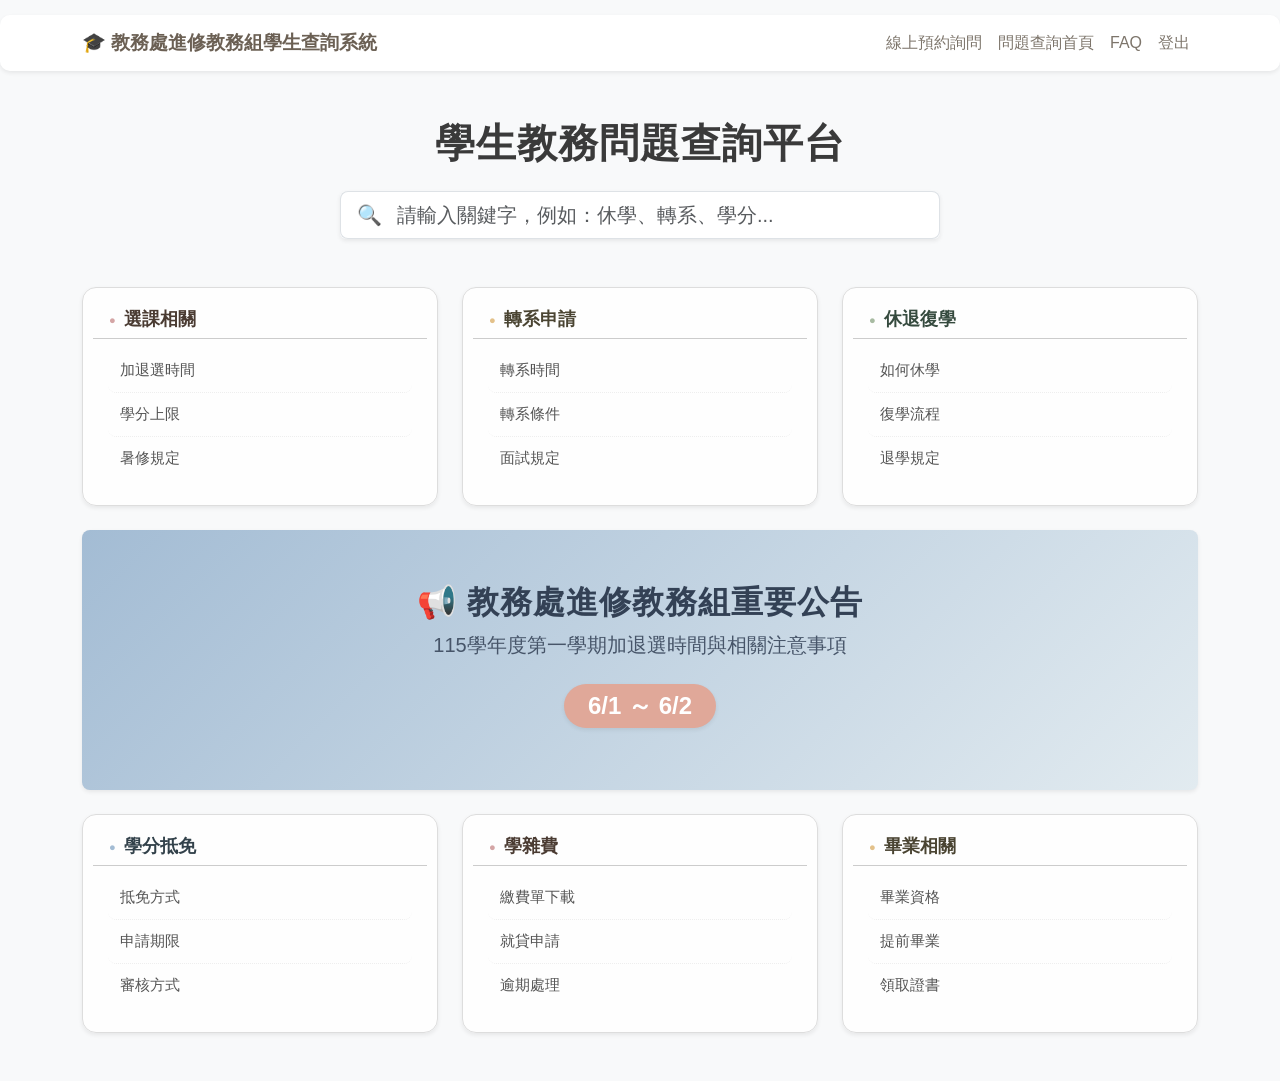
==== 11-1.html @ da6eb305 "Add files via upload" ====
<!DOCTYPE html>
<html lang="zh-Hant">
<head>
  <meta charset="UTF-8">
  <meta name="viewport" content="width=device-width, initial-scale=1.0">
  <title>教務處學生查詢系統</title>

  <!-- Bootstrap -->
  <link href="https://cdn.jsdelivr.net/npm/bootstrap@5.3.3/dist/css/bootstrap.min.css" rel="stylesheet">
  <!-- 外部CSS -->
  <link rel="stylesheet" href="style.css">

  <style>
    body {
      background-color: #f8f9fa;
    }
    /* 莫蘭迪色系定義（如果 style.css 沒寫，這裡幫你補上基礎樣式） */
    .morandi-red { background-color: #e8d7d0; color: #4a3b32; font-weight: bold; }
    .morandi-yellow { background-color: #f1ebd9; color: #4a4432; font-weight: bold; }
    .morandi-green { background-color: #d8e2dc; color: #354a3e; font-weight: bold; }
    .morandi-blue { background-color: #dce5ec; color: #32414a; font-weight: bold; }
    
    /* 讓清單項目看起來像可以點擊的按鈕 */
    .search-card ul {
      list-style: none;
      padding-left: 0;
      margin-bottom: 0;
    }
    .search-card li {
      padding: 10px 12px;
      border-radius: 8px;
      cursor: pointer;
      transition: all 0.2s ease;
      color: #555;
    }
    .search-card li:hover {
      background-color: #f0f2f5;
      color: #000;
      padding-left: 18px; /* 游標移上去有一個往右微推的動態效果 */
    }
    /* 調整公告卡片外觀 */
    .card-merged {
      background: linear-gradient(135deg, #a3bcd4 0%, #e2ebf0 100%);
      color: #333;
    }
  </style>
</head>
<body>

<!-- Navbar -->
<nav class="navbar navbar-expand-lg shadow-sm bg-white">
  <div class="container">
    <a class="navbar-brand fw-bold" href="#">
      🎓 教務處進修教務組學生查詢系統
    </a>
    <button class="navbar-toggler" type="button" data-bs-toggle="collapse" data-bs-target="#navbarNav">
      <span class="navbar-toggler-icon"></span>
    </button>
    <div class="collapse navbar-collapse justify-content-end" id="navbarNav">
  <ul class="navbar-nav">
    <li class="nav-item">
      <a class="nav-link" href="11.html">線上預約詢問</a>
    </li>
    <li class="nav-item">
      <a class="nav-link active" href="11-1.html">問題查詢首頁</a>
    </li>
    <li class="nav-item">
      <a class="nav-link" href="intro.html">FAQ</a>
    </li>
    <li class="nav-item">
      <a class="nav-link text-danger" href="index.html">登出</a>
    </li>
  </ul>
</div>
  </div>
</nav>

<!-- 主內容 -->
<div class="container my-5">
  <h1 class="text-center fw-bold mb-4">學生教務問題查詢平台</h1>

  <!-- 搜尋框 -->
  <div class="mb-5 mx-auto" style="max-width:600px;">
    <div class="input-group input-group-lg shadow-sm rounded">
      <span class="input-group-text bg-white border-end-0">🔍</span>
      <input type="text" id="searchInput" class="form-control border-start-0 ps-0" placeholder="請輸入關鍵字，例如：休學、轉系、學分...">
    </div>
  </div>

  <!-- 卡片區：改用 Bootstrap Grid (row-cols) 自動排版 -->
<div class="row g-4" id="cardContainer">

  <div class="col-12 col-md-6 col-lg-4 search-card">
    <div class="card h-100 shadow-sm">
      <div class="card-header morandi-red">選課相關</div>
      <div class="card-body">
        <ul>
          <li onclick="showAnswer('選課相關', '加退選時間', '加退選時間為開學第一週。')">加退選時間</li>
          <li onclick="showAnswer('選課相關', '學分上限', '每學期最高可修25學分。')">學分上限</li>
          <li onclick="showAnswer('選課相關', '暑修規定', '暑修需達最低開課人數。')">暑修規定</li>
        </ul>
      </div>
    </div>
  </div>

  <div class="col-12 col-md-6 col-lg-4 search-card">
    <div class="card h-100 shadow-sm">
      <div class="card-header morandi-yellow">轉系申請</div>
      <div class="card-body">
        <ul>
          <li onclick="showAnswer('轉系申請', '轉系時間', '轉系需於第二學期提出申請。')">轉系時間</li>
          <li onclick="showAnswer('轉系申請', '轉系條件', '需符合各系成績門檻。')">轉系條件</li>
          <li onclick="showAnswer('轉系申請', '面試規定', '部分科系需參加面試。')">面試規定</li>
        </ul>
      </div>
    </div>
  </div>

  <div class="col-12 col-md-6 col-lg-4 search-card">
    <div class="card h-100 shadow-sm">
      <div class="card-header morandi-green">休退復學</div>
      <div class="card-body">
        <ul>
          <li onclick="showAnswer('休退復學', '如何休學', '休學需至教務處填寫申請表。')">如何休學</li>
          <li onclick="showAnswer('休退復學', '復學流程', '復學需於開學前完成申請。')">復學流程</li>
          <li onclick="showAnswer('休退復學', '退學規定', '退學後學籍將被註銷。')">退學規定</li>
        </ul>
      </div>
    </div>
  </div>

  <div class="col-12 announcement-card">
  <div class="card card-merged shadow-sm p-5 text-center rounded-3 border-0" 
       style="background-color: #cbd5e1; min-height: 180px; display: flex; align-items: center; justify-content: center;">
    <div>
      <h2 class="fw-bold" style="color: #334155; letter-spacing: 1px;">
        📢 教務處進修教務組重要公告
      </h2>
      
      <p class="mt-2 fs-5 fw-medium" style="color: #475569;">
        115學年度第一學期加退選時間與相關注意事項
      </p>
      
      <h3 class="fw-bold text-white d-inline-block px-4 py-2 rounded-pill shadow-sm mt-2" 
          style="background-color: #e0a899; font-size: 1.5rem;">
        6/1 ～ 6/2
      </h3>
    </div>
  </div>
</div>

  <div class="col-12 col-md-6 col-lg-4 search-card">
    <div class="card h-100 shadow-sm">
      <div class="card-header morandi-blue">學分抵免</div>
      <div class="card-body">
        <ul>
          <li onclick="showAnswer('學分抵免', '抵免方式', '由抵免系統內印出抵免科目後（需附歷年成績單）。')">抵免方式</li>
          <li onclick="showAnswer('學分抵免', '申請期限', '入學後一個月內申請。')">申請期限</li>
          <li onclick="showAnswer('學分抵免', '審核方式', '由各系進行審核。')">審核方式</li>
        </ul>
      </div>
    </div>
  </div>

  <div class="col-12 col-md-6 col-lg-4 search-card">
    <div class="card h-100 shadow-sm">
      <div class="card-header morandi-red">學雜費</div>
      <div class="card-body">
        <ul>
          <li onclick="showAnswer('學雜費', '繳費單下載', '可至學生系統下載繳費單。')">繳費單下載</li>
          <li onclick="showAnswer('學雜費', '就貸申請', '可向學生生活事務組申請就學貸款。')">就貸申請</li>
          <li onclick="showAnswer('學雜費', '逾期處理', '逾期可能影響選課。')">逾期處理</li>
        </ul>
      </div>
    </div>
  </div>

  <div class="col-12 col-md-6 col-lg-4 search-card">
    <div class="card h-100 shadow-sm">
      <div class="card-header morandi-yellow">畢業相關</div>
      <div class="card-body">
        <ul>
          <li onclick="showAnswer('畢業相關', '畢業資格', '修滿學分即可畢業。')">畢業資格</li>
          <li onclick="showAnswer('畢業相關', '提前畢業', '成績優異可申請提前畢業。')">提前畢業</li>
          <li onclick="showAnswer('畢業相關', '領取證書', '畢業證書需本人領取。')">領取證書</li>
        </ul>
      </div>
    </div>
  </div>

</div>

<script>
// 初始化 Bootstrap Modal
const myModal = new bootstrap.Modal(document.getElementById('answerModal'));

// 點擊清單時觸發 Modal 的功能
function showAnswer(category, title, answer) {
  document.getElementById("modalCategory").innerText = "📂 " + category;
  document.getElementById("modalTitle").innerText = title;
  document.getElementById("modalBodyText").innerText = answer;
  myModal.show();
}

// 關鍵字即時搜尋過濾邏輯
document.getElementById("searchInput").addEventListener("keyup", function() {
  let keyword = this.value.toLowerCase().trim();
  let searchCards = document.querySelectorAll(".search-card");
  let announceCard = document.querySelector(".announcement-card");

  searchCards.forEach(card => {
    let text = card.innerText.toLowerCase();
    if (text.includes(keyword)) {
      card.style.display = "block"; // 顯示符合的卡片
    } else {
      card.style.display = "none";  // 隱藏不符合的卡片
    }
  });

  // 如果使用者開始輸入字，就隱藏「公告卡片」，避免排版亂掉；清空時則重新顯示
  if (keyword !== "") {
    if (announceCard) announceCard.style.display = "none";
  } else {
    if (announceCard) announceCard.style.display = "block";
  }
});
</script>

<script src="https://cdn.jsdelivr.net/npm/bootstrap@5.3.3/dist/js/bootstrap.bundle.min.js"></script>
</body>
</html>
---- style.css ----
body {
  background-image: url("wood_texture.png");
  background-size: cover;
  background-attachment: fixed;
  background-position: center;
  font-family: "Microsoft JhengHei", sans-serif;
}

/* Navbar - 莫蘭迪色簡約風 */
.navbar {
  background-color: rgba(240, 235, 229, 0.78);
  backdrop-filter: blur(6px);
  border-radius: 10px;
  margin: 15px auto;
}
.navbar-brand {
  color: #6b6054 !important;
  font-size: 1.2rem;
}
.nav-link {
  color: #7d756b !important;
  font-weight: 500;
  transition: color 0.25s ease;
}
.nav-link:hover { color: #4b4237 !important; }

/* ======= 卡片樣式（仿圖片風格） ======= */
.card {
  border: 1.5px solid #ddd;
  border-radius: 14px;
  background-color: rgba(255, 255, 255, 0.9);
  box-shadow: none;
  padding: 10px;
  transition: transform 0.2s ease;
}
.card:hover {
  transform: translateY(-3px);
}

/* 卡片標題區 */
.card-header {
  background-color: transparent !important;
  border-bottom: 1.5px solid #ccc;
  font-weight: 700;
  color: #333;
  font-size: 1.1rem;
  text-align: left;
  padding-bottom: 6px;
}

/* 卡片內文 */
.card-body {
  padding: 10px 15px 15px 15px;
}
.card-body ul {
  padding-left: 0;
  margin-bottom: 0;
}
.card-body li {
  list-style: none;
  display: flex;
  justify-content: space-between;
  font-size: 0.95rem;
  color: #333;
  padding: 4px 0;
  border-bottom: 1px dotted #eee;
}
.card-body li:last-child {
  border-bottom: none;
}

/* 莫蘭迪色系標題條點綴 */
.morandi-red::before,
.morandi-yellow::before,
.morandi-green::before,
.morandi-blue::before {
  content: "●";
  font-size: 0.7rem;
  margin-right: 8px;
  vertical-align: middle;
}
.morandi-red::before { color: #d4a5a5; }
.morandi-yellow::before { color: #e3c18a; }
.morandi-green::before { color: #a8bba2; }
.morandi-blue::before { color: #a3bcd4; }

/* ======= 排版與標題 ======= */
h1 {
  color: #3a3a3a;
  letter-spacing: 1px;
}

@media (max-width: 768px) {
  .card-header { font-size: 1rem; }
  .navbar { margin: 10px; }
}

/* ======= 版面結構：上三張＋中間合併＋下三張 ======= */
.menu-layout {
  display: grid;
  grid-template-columns: repeat(3, 1fr);
  grid-template-rows: auto auto auto;
  gap: 20px;
  max-width: 1000px;
  margin: 0 auto;
}

/* 中間那張卡片橫跨三欄 */
.card-merged {
  grid-column: 1 / span 3;
  height: 260px; /* 可自行調整高度 */
  text-align: center;
  display: flex;
  align-items: center;
  justify-content: center;
  font-weight: bold;
  background-color: rgba(255, 255, 255, 0.95);
  border: 2px solid #ccc;
}

/* 手機響應式調整 */
@media (max-width: 768px) {
  .menu-layout {
    grid-template-columns: 1fr;
  }
  .card-merged {
    grid-column: auto;
    height: auto;
  }
}
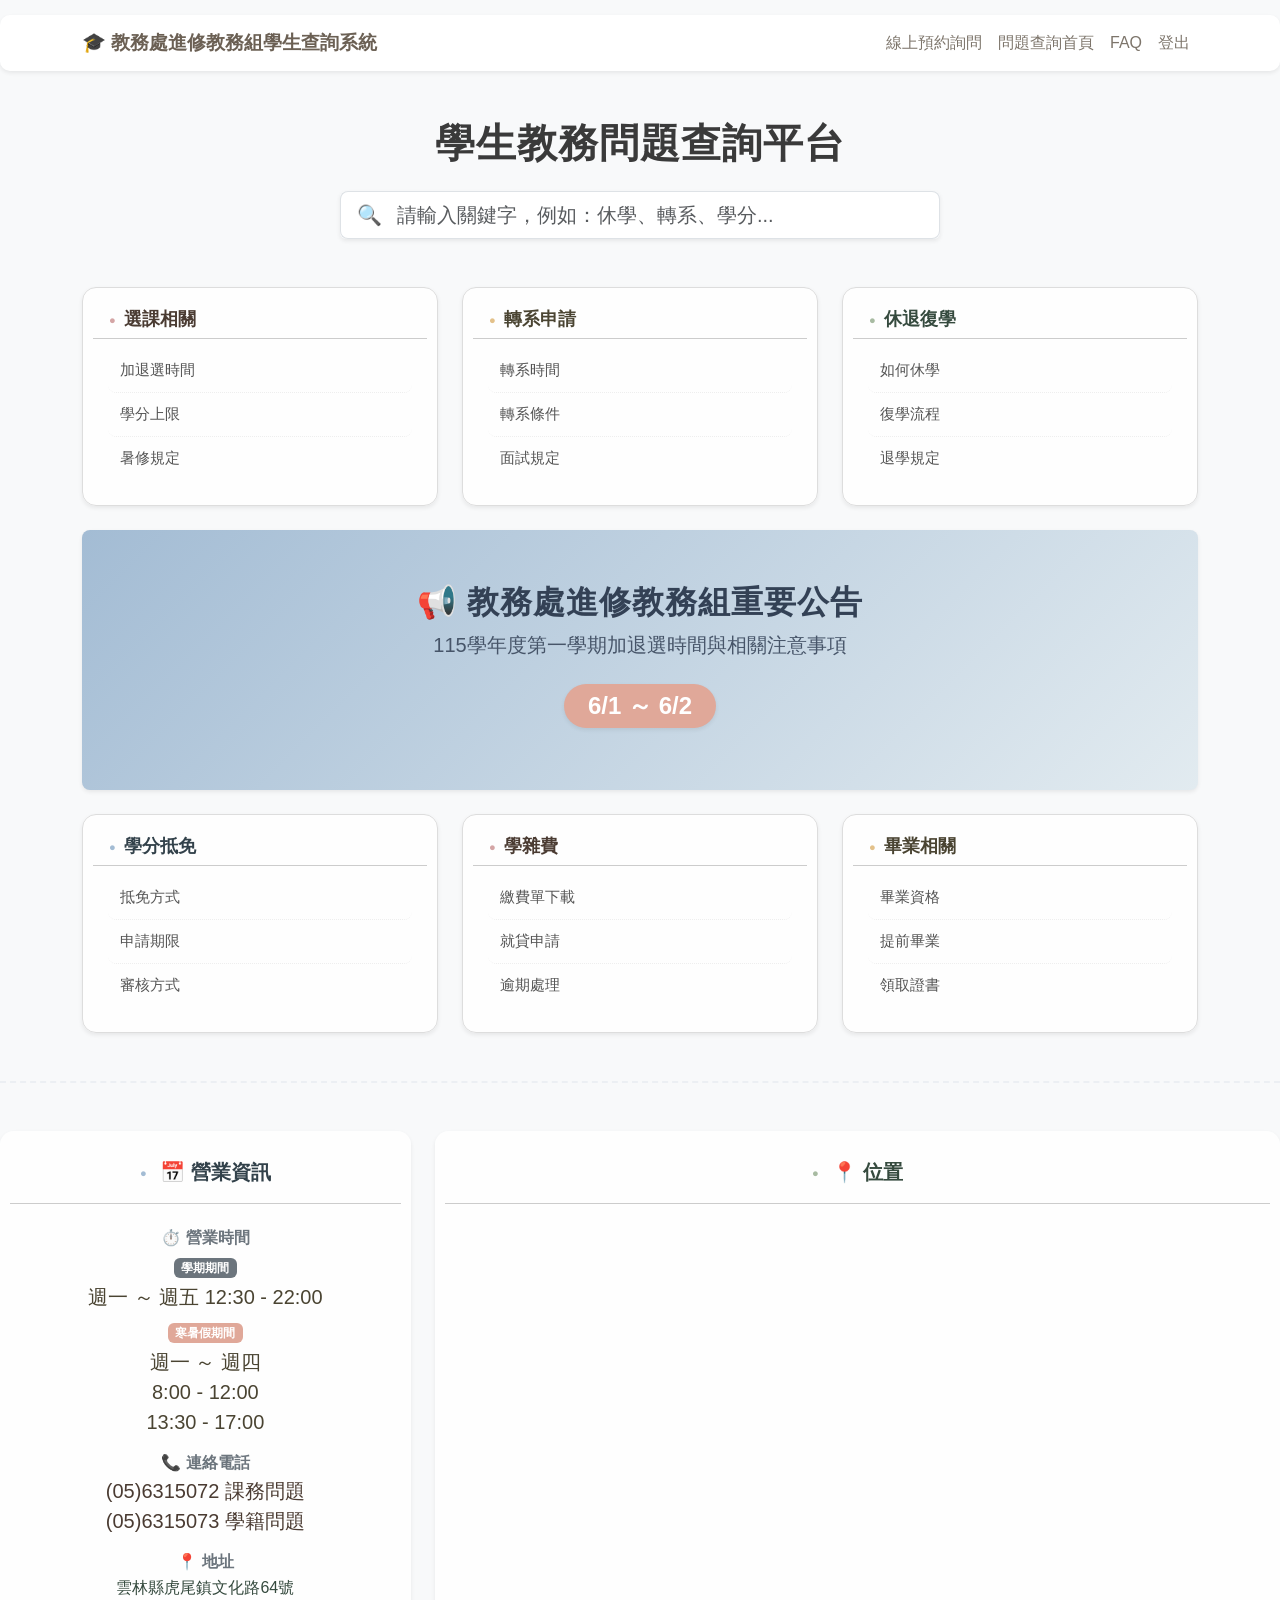
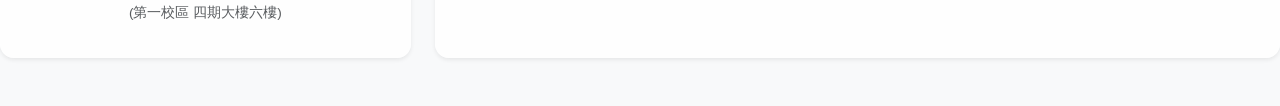
==== commit 35c9b116: "Add files via upload" ====
--- a/11-1.html
+++ b/11-1.html
@@ -5,16 +5,14 @@
   <meta name="viewport" content="width=device-width, initial-scale=1.0">
   <title>教務處學生查詢系統</title>
 
-  <!-- Bootstrap -->
   <link href="https://cdn.jsdelivr.net/npm/bootstrap@5.3.3/dist/css/bootstrap.min.css" rel="stylesheet">
-  <!-- 外部CSS -->
   <link rel="stylesheet" href="style.css">
 
   <style>
     body {
       background-color: #f8f9fa;
     }
-    /* 莫蘭迪色系定義（如果 style.css 沒寫，這裡幫你補上基礎樣式） */
+    /* 莫蘭迪色系定義 */
     .morandi-red { background-color: #e8d7d0; color: #4a3b32; font-weight: bold; }
     .morandi-yellow { background-color: #f1ebd9; color: #4a4432; font-weight: bold; }
     .morandi-green { background-color: #d8e2dc; color: #354a3e; font-weight: bold; }
@@ -47,7 +45,6 @@
 </head>
 <body>
 
-<!-- Navbar -->
 <nav class="navbar navbar-expand-lg shadow-sm bg-white">
   <div class="container">
     <a class="navbar-brand fw-bold" href="#">
@@ -57,29 +54,27 @@
       <span class="navbar-toggler-icon"></span>
     </button>
     <div class="collapse navbar-collapse justify-content-end" id="navbarNav">
-  <ul class="navbar-nav">
-    <li class="nav-item">
-      <a class="nav-link" href="11.html">線上預約詢問</a>
-    </li>
-    <li class="nav-item">
-      <a class="nav-link active" href="11-1.html">問題查詢首頁</a>
-    </li>
-    <li class="nav-item">
-      <a class="nav-link" href="intro.html">FAQ</a>
-    </li>
-    <li class="nav-item">
-      <a class="nav-link text-danger" href="index.html">登出</a>
-    </li>
-  </ul>
-</div>
+      <ul class="navbar-nav">
+        <li class="nav-item">
+          <a class="nav-link" href="11.html">線上預約詢問</a>
+        </li>
+        <li class="nav-item">
+          <a class="nav-link active" href="11-1.html">問題查詢首頁</a>
+        </li>
+        <li class="nav-item">
+          <a class="nav-link" href="intro.html">FAQ</a>
+        </li>
+        <li class="nav-item">
+          <a class="nav-link text-danger" href="index.html">登出</a>
+        </li>
+      </ul>
+    </div>
   </div>
 </nav>
 
-<!-- 主內容 -->
 <div class="container my-5">
   <h1 class="text-center fw-bold mb-4">學生教務問題查詢平台</h1>
 
-  <!-- 搜尋框 -->
   <div class="mb-5 mx-auto" style="max-width:600px;">
     <div class="input-group input-group-lg shadow-sm rounded">
       <span class="input-group-text bg-white border-end-0">🔍</span>
@@ -87,123 +82,212 @@
     </div>
   </div>
 
-  <!-- 卡片區：改用 Bootstrap Grid (row-cols) 自動排版 -->
-<div class="row g-4" id="cardContainer">
-
-  <div class="col-12 col-md-6 col-lg-4 search-card">
-    <div class="card h-100 shadow-sm">
-      <div class="card-header morandi-red">選課相關</div>
-      <div class="card-body">
-        <ul>
-          <li onclick="showAnswer('選課相關', '加退選時間', '加退選時間為開學第一週。')">加退選時間</li>
-          <li onclick="showAnswer('選課相關', '學分上限', '每學期最高可修25學分。')">學分上限</li>
-          <li onclick="showAnswer('選課相關', '暑修規定', '暑修需達最低開課人數。')">暑修規定</li>
-        </ul>
-      </div>
-    </div>
-  </div>
-
-  <div class="col-12 col-md-6 col-lg-4 search-card">
-    <div class="card h-100 shadow-sm">
-      <div class="card-header morandi-yellow">轉系申請</div>
-      <div class="card-body">
-        <ul>
-          <li onclick="showAnswer('轉系申請', '轉系時間', '轉系需於第二學期提出申請。')">轉系時間</li>
-          <li onclick="showAnswer('轉系申請', '轉系條件', '需符合各系成績門檻。')">轉系條件</li>
-          <li onclick="showAnswer('轉系申請', '面試規定', '部分科系需參加面試。')">面試規定</li>
-        </ul>
-      </div>
-    </div>
-  </div>
-
-  <div class="col-12 col-md-6 col-lg-4 search-card">
-    <div class="card h-100 shadow-sm">
-      <div class="card-header morandi-green">休退復學</div>
-      <div class="card-body">
-        <ul>
-          <li onclick="showAnswer('休退復學', '如何休學', '休學需至教務處填寫申請表。')">如何休學</li>
-          <li onclick="showAnswer('休退復學', '復學流程', '復學需於開學前完成申請。')">復學流程</li>
-          <li onclick="showAnswer('休退復學', '退學規定', '退學後學籍將被註銷。')">退學規定</li>
-        </ul>
-      </div>
-    </div>
-  </div>
-
-  <div class="col-12 announcement-card">
-  <div class="card card-merged shadow-sm p-5 text-center rounded-3 border-0" 
-       style="background-color: #cbd5e1; min-height: 180px; display: flex; align-items: center; justify-content: center;">
-    <div>
-      <h2 class="fw-bold" style="color: #334155; letter-spacing: 1px;">
-        📢 教務處進修教務組重要公告
-      </h2>
-      
-      <p class="mt-2 fs-5 fw-medium" style="color: #475569;">
-        115學年度第一學期加退選時間與相關注意事項
-      </p>
-      
-      <h3 class="fw-bold text-white d-inline-block px-4 py-2 rounded-pill shadow-sm mt-2" 
-          style="background-color: #e0a899; font-size: 1.5rem;">
-        6/1 ～ 6/2
-      </h3>
-    </div>
+  <div class="row g-4" id="cardContainer">
+
+    <div class="col-12 col-md-6 col-lg-4 search-card">
+      <div class="card h-100 shadow-sm">
+        <div class="card-header morandi-red">選課相關</div>
+        <div class="card-body">
+          <ul>
+            <li onclick="showAnswer('選課相關', '加退選時間', '※網路初選時程<br>第一階段：<br>(開放時間)115年6月1日至115年6月2日(連續2天)(每天9:00起至22:00止)<br>(選課結果公告) 115年6月4日中午12:00<br>第二階段：<br>(開放時間)115年6月8日至115年6月10日(共3天) (每天16:00起至22:00止)<br>(選課結果公告)115年6月9、10、11日每日下午16:00<br>※網路加退選時程<br>(開放時間)115年8月31日至115年9月2日(共3天)(每天16:00起至22:00止)<br>(選課結果公告)115年9月1、2、3日每日下午16:00。')">加退選時間</li>
+            <li onclick="showAnswer('選課相關', '學分上限', '※研究生請務必在開學第一週結束前向指導教授或系辦公室確認所選課程是否符合畢業課標規定，且前兩學年每學期修習學分不得多於十二學分。<br>※四技一、二、三年級學生不得少於十六學分，不得多於二十五學分。四技四年級學生不得少於二學分，不得多於二十五學分。<br>※二技一年級學生不得少於十六學分，不得多於二十五學分，二技二年級學生不得少於二學分，不得多於二十五學分。')">學分上限</li>
+            <li onclick="showAnswer('選課相關', '暑修規定', '暑修需達最低開課人數，依教學業務組最新公告辦理，詳情請見<a href=\'https://oaa.nfu.edu.tw/zh_tw/teaching/t_news/ann2/-%E6%95%99%E5%AD%B8%E6%A5%AD%E5%8B%99%E7%B5%84%E5%85%AC%E5%91%8A-114%E5%AD%B8%E5%B9%B4%E5%BA%A6%E6%9A%91%E4%BF%AE%E9%81%B8%E8%AA%B2%E6%99%82%E9%96%93-58400840\' target=\'_blank\'>公告連結</a>。相關問題聯絡王小姐：05-6315114。')">暑修規定</li>          
+          </ul>
+        </div>
+      </div>
+    </div>
+
+    <div class="col-12 col-md-6 col-lg-4 search-card">
+      <div class="card h-100 shadow-sm">
+        <div class="card-header morandi-yellow">轉系申請</div>
+        <div class="card-body">
+          <ul>
+            <li onclick="showAnswer('轉系申請', '轉系時間', '轉系需於每學期公告時間提出申請。')">轉系時間</li>
+            <li onclick="showAnswer('轉系申請', '轉系條件', '需符合各系成績門檻。')">轉系條件</li>
+            <li onclick="showAnswer('轉系申請', '面試規定', '部分科系需參加面試，依系上相關規定辦理。')">面試規定</li>
+          </ul>
+        </div>
+      </div>
+    </div>
+
+    <div class="col-12 col-md-6 col-lg-4 search-card">
+      <div class="card h-100 shadow-sm">
+        <div class="card-header morandi-green">休退復學</div>
+        <div class="card-body">
+          <ul>
+            <li onclick="showAnswer('休退復學', '如何休學', '休學可採「線上申請」或「紙本申請」方式擇一辦理。')">如何休學</li>
+            <li onclick="showAnswer('休退復學', '復學流程', '復學需於開學前完成申請，可採「線上申請」或「紙本申請」方式擇一辦理。')">復學流程</li>
+            <li onclick="showAnswer('休退復學', '退學規定', '退學後學籍將被註銷，可採「線上申請」或「紙本申請」方式擇一辦理。')">退學規定</li>
+          </ul>
+        </div>
+      </div>
+    </div>
+
+    <div class="col-12 announcement-card">
+      <div class="card card-merged shadow-sm p-5 text-center rounded-3 border-0" 
+           style="background-color: #cbd5e1; min-height: 180px; display: flex; align-items: center; justify-content: center;">
+        <div>
+          <h2 class="fw-bold" style="color: #334155; letter-spacing: 1px;">
+            📢 教務處進修教務組重要公告
+          </h2>
+          <p class="mt-2 fs-5 fw-medium" style="color: #475569;">
+            115學年度第一學期加退選時間與相關注意事項
+          </p>
+          <h3 class="fw-bold text-white d-inline-block px-4 py-2 rounded-pill shadow-sm mt-2" 
+              style="background-color: #e0a899; font-size: 1.5rem;">
+            6/1 ～ 6/2
+          </h3>
+        </div>
+      </div>
+    </div>
+
+    <div class="col-12 col-md-6 col-lg-4 search-card">
+      <div class="card h-100 shadow-sm">
+        <div class="card-header morandi-blue">學分抵免</div>
+        <div class="card-body">
+          <ul>
+            <li onclick="showAnswer('學分抵免', '抵免方式', '由抵免系統內印出抵免科目後，相關單位簽章辦理，最後繳回進修教務組需附歷年成績單。')">抵免方式</li>
+            <li onclick="showAnswer('學分抵免', '申請期限', '每學期開學後一、二週內申請。')">申請期限</li>
+            <li onclick="showAnswer('學分抵免', '審核方式', '由各系及進修教務組等單位進行審核。')">審核方式</li>
+          </ul>
+        </div>
+      </div>
+    </div>
+
+    <div class="col-12 col-md-6 col-lg-4 search-card">
+      <div class="card h-100 shadow-sm">
+        <div class="card-header morandi-red">學雜費</div>
+        <div class="card-body">
+          <ul>
+            <li onclick="showAnswer('學雜費', '繳費單下載', '可至台灣銀行入口網站下載繳費單，詳情請見<a href=\'https://www.nfu.edu.tw/zh_tw/ann/adm/-%E5%87%BA%E7%B4%8D%E7%B5%84%E5%85%AC%E5%91%8A-%E5%8F%B0%E7%81%A3%E9%8A%80%E8%A1%8C%E5%AD%B8%E9%9B%9C%E8%B2%BB%E5%85%A5%E5%8F%A3%E7%B6%B2%E6%94%B9%E7%89%88%E5%8F%8A%E7%B9%B3%E8%B2%BB%E5%96%AE%E4%B8%8B%E8%BC%89%E8%AA%AA%E6%98%8E%E5%85%AC%E5%91%8A-90849874\' target=\'_blank\'>出納組公告連結</a>及<a href=\'https://school.bot.com.tw/newTwbank/index.aspx\' target=\'_blank\'>台灣銀行入口網站連結</a>。')">繳費單下載</li>
+            <li onclick="showAnswer('學雜費', '就貸申請', '可向學生生活事務組申請就學貸款。')">就貸申請</li>
+            <li onclick="showAnswer('學雜費', '逾期處理', '逾期可用網銀【ATM轉帳】及臨櫃進行補繳辦理。')">逾期處理</li>
+          </ul>
+        </div>
+      </div>
+    </div>
+
+    <div class="col-12 col-md-6 col-lg-4 search-card">
+      <div class="card h-100 shadow-sm">
+        <div class="card-header morandi-yellow">畢業相關</div>
+        <div class="card-body">
+          <ul>
+            <li onclick="showAnswer('畢業相關', '畢業資格', '修滿學分數及完成系上畢業門檻相關規定即可畢業。')">畢業資格</li>
+            <li onclick="showAnswer('畢業相關', '提前畢業', '1. 申請日期：符合申請資格之學生，請自115年5月25日(一)~ 115年6月18日(四)止提出申請，逾期申請者恕不受理。<br>2. 申請方式：請填寫【提前畢業申請書】並附歷年成績單、本學期選課單、歷年系排或班排名證明書等證明文件，親自至進修教務組辦理。<br>3. 成績優異學生申請提前畢業作業規定及申請書(請參閱附件)。')">提前畢業</li>
+            <li onclick="showAnswer('畢業相關', '領取證書', '1. 離校審核系統開放學生查核日期：115年6月17日 ～ 115年9月4日<br>2. 若畢業學分已修滿，如仍需辦理學分抵免，需於次學期開學前完成抵免程序，但尚未完成「抵免」程序、「英文多益」或「證照」等畢業門檻，最遲需於次學期開學前取得成績，逾時視為延畢需辦理選課，並於（115-1）學期結束後，如已符合畢業資格，方可領取證書。<br>3. 請先至線上離校審核查詢系統，確認各單位均無【未審核】或【未通過】情形已完成離校手續，且所有修課科目成績到齊，並經最後審核單位【進修教務組】審核註記為【已通過】後，再依下列公告日期及時間領取畢業證書。<br>4. 畢業生領取畢業證書注意事項、辦理離校手續(Q_A)及郵寄畢業證書信封(範例)...等相關資訊(請詳閱附件)。<br>5. 碩在職辦理畢業離校手續採線上審核方式，學生需於校務eCare上傳最終版本論文之論文原創性比對報告書(須符合各院系所標準)，線上審核方式說明及上傳原創性比對報告畫面(請參閱附件)。<br>6. 領取畢業證書時間：<br><div class=\'table-responsive mt-2\'><table class=\'table table-bordered text-center align-middle bg-white\' style=\'font-size:0.9rem;\'><thead class=\'table-light\'><tr><th>梯次</th><th>畢業生別</th><th>領取日期</th><th>領取時間</th><th>領取地點</th></tr></thead><tbody><tr><td>一</td><td>大學部修畢業班課程、研究所畢業生</td><td class=\'text-danger fw-bold\'>115年6月29日起</td><td rowspan=\'3\' class=\'text-start\'>各梯次領證時間為每日<br>上午 9:00～11:30<br>下午 2:00～4:30<br>(星期例假日除外)<br><span class=\'text-danger fw-bold\'>暑假期間星期五為彈性上班日，為避免等候時間，請儘量於星期一～四領證</span></td><td rowspan=\'3\' class=\'text-primary fw-bold text-start\'>◆進修學制：<br>四期教學大樓六樓進修教務組</td></tr><tr><td>二</td><td>大學部修低年級(1.2.3年級)、校必修、軍訓、體育、通識、校外實習、碩士班課程畢業生</td><td class=\'text-danger fw-bold\'>115年7月20日起</td></tr><tr><td>三</td><td>大學部修暑修課程畢業生</td><td class=\'text-danger fw-bold\'>115年9月1日起</td></tr></tbody></table></div>')">領取證書</li>
+        </div>
+      </div>
+    </div>
+
   </div>
 </div>
 
-  <div class="col-12 col-md-6 col-lg-4 search-card">
-    <div class="card h-100 shadow-sm">
-      <div class="card-header morandi-blue">學分抵免</div>
-      <div class="card-body">
-        <ul>
-          <li onclick="showAnswer('學分抵免', '抵免方式', '由抵免系統內印出抵免科目後（需附歷年成績單）。')">抵免方式</li>
-          <li onclick="showAnswer('學分抵免', '申請期限', '入學後一個月內申請。')">申請期限</li>
-          <li onclick="showAnswer('學分抵免', '審核方式', '由各系進行審核。')">審核方式</li>
-        </ul>
-      </div>
-    </div>
-  </div>
-
-  <div class="col-12 col-md-6 col-lg-4 search-card">
-    <div class="card h-100 shadow-sm">
-      <div class="card-header morandi-red">學雜費</div>
-      <div class="card-body">
-        <ul>
-          <li onclick="showAnswer('學雜費', '繳費單下載', '可至學生系統下載繳費單。')">繳費單下載</li>
-          <li onclick="showAnswer('學雜費', '就貸申請', '可向學生生活事務組申請就學貸款。')">就貸申請</li>
-          <li onclick="showAnswer('學雜費', '逾期處理', '逾期可能影響選課。')">逾期處理</li>
-        </ul>
-      </div>
-    </div>
-  </div>
-
-  <div class="col-12 col-md-6 col-lg-4 search-card">
-    <div class="card h-100 shadow-sm">
-      <div class="card-header morandi-yellow">畢業相關</div>
-      <div class="card-body">
-        <ul>
-          <li onclick="showAnswer('畢業相關', '畢業資格', '修滿學分即可畢業。')">畢業資格</li>
-          <li onclick="showAnswer('畢業相關', '提前畢業', '成績優異可申請提前畢業。')">提前畢業</li>
-          <li onclick="showAnswer('畢業相關', '領取證書', '畢業證書需本人領取。')">領取證書</li>
-        </ul>
-      </div>
-    </div>
-  </div>
-
+<div class="modal fade" id="answerModal" tabindex="-1" aria-labelledby="answerModalLabel" aria-hidden="true">
+  <div class="modal-dialog modal-dialog-centered">
+    <div class="modal-content">
+      <div class="modal-header">
+        <h5 class="modal-title fw-bold" id="modalTitle">問題內容</h5>
+        <button type="button" class="btn-close" data-bs-shadow="none" data-bs-dismiss="modal" aria-label="Close"></button>
+      </div>
+      <div class="modal-body">
+        <span class="badge mb-3 d-inline-block text-dark morandi-blue" id="modalCategory" style="font-size: 0.9rem; padding: 6px 12px;">分類</span>
+        <p class="fs-5 text-secondary" id="modalBodyText">這裡是答案內容...</p>
+      </div>
+      <div class="modal-footer">
+        <button type="button" class="btn btn-secondary" data-bs-dismiss="modal">關閉</button>
+      </div>
+    </div>
+  </div>
 </div>
 
+<hr class="my-5" style="border-top: 2px dashed #cbd5e1;">
+
+  <div class="row g-4 justify-content-center mb-5">
+    
+    <div class="col-12 col-lg-4">
+      <div class="card h-100 shadow-sm border-0">
+        <div class="card-header morandi-blue text-center py-3 fs-5">
+          📅 營業資訊
+        </div>
+        <div class="card-body p-4 d-flex flex-column justify-content-center">
+          
+          <div class="mb-3 text-center">
+            <h6 class="fw-bold text-secondary mb-2">⏱️ 營業時間</h6>
+            <div class="mb-2">
+              <span class="badge bg-secondary mb-1" style="font-size: 0.75rem;">學期期間</span>
+              <p class="fs-5 fw-medium mb-0" style="color: #4a4432;">週一 ～ 週五 12:30 - 22:00</p>
+            </div>
+            <div>
+              <span class="badge mb-1 text-white" style="background-color: #e0a899; font-size: 0.75rem;">寒暑假期間</span>
+              <p class="fs-5 fw-medium mb-0" style="color: #4a4432;">週一 ～ 週四 </p>
+              <p class="fs-5 fw-medium mb-0" style="color: #4a4432;"> 8:00 - 12:00</p>
+              <p class="fs-5 fw-medium mb-0" style="color: #4a4432;"> 13:30 - 17:00</p>
+            </div>
+          </div>
+          
+          <div class="mb-3 text-center">
+            <h6 class="fw-bold text-secondary mb-1">📞 連絡電話</h6>
+            <p class="fs-5 fw-medium mb-0" style="color: #4a3b32;">(05)6315072 課務問題</p>
+            <p class="fs-5 fw-medium mb-0" style="color: #4a3b32;">(05)6315073 學籍問題</p>
+          </div>
+          
+          <div class="text-center">
+            <h6 class="fw-bold text-secondary mb-1">📍 地址</h6>
+            <p class="fs-6 fw-medium mb-0" style="color: #354a3e;">
+              雲林縣虎尾鎮文化路64號<br>
+              <span class="text-muted" style="font-size: 0.85rem;">(第一校區 四期大樓六樓)</span>
+            </p>
+          </div>
+
+        </div>
+      </div>
+    </div>
+
+    <div class="col-12 col-lg-8">
+      <div class="card h-100 shadow-sm border-0">
+        <div class="card-header morandi-green text-center py-3 fs-5">
+          📍 位置
+        </div>
+        <div class="card-body p-0" style="min-height: 300px;">
+          <iframe 
+            src="https://www.google.com/maps/embed?pb=!1m18!1m12!1m3!1d3653.2542517573584!2d120.42948949999999!3d23.7026129!2m3!1f0!2f0!3f0!3m2!1i1024!2i768!4f13.1!3m3!1m2!1s0x346eba072ee22f11%3A0x558aed05907207d7!2z5ZyL56uL6JmO5bC-56eR5oqA5aSn5a24!5e0!3m2!1szh-TW!2stw!4v1761998914211!5m2!1szh-TW!2stw" 
+            width="100%" 
+            height="100%" 
+            style="border:0; min-height: 300px; border-bottom-left-radius: 8px; border-bottom-right-radius: 8px;" 
+            allowfullscreen="" 
+            loading="lazy" 
+            referrerpolicy="no-referrer-when-downgrade">
+          </iframe>
+        </div>
+      </div>
+    </div>
+
+  </div>
+
+<script src="https://cdn.jsdelivr.net/npm/bootstrap@5.3.3/dist/js/bootstrap.bundle.min.js"></script>
+
 <script>
-// 初始化 Bootstrap Modal
-const myModal = new bootstrap.Modal(document.getElementById('answerModal'));
+// 宣告 Modal 變數（這行必須放在 Bootstrap JS 載入之後，因此我移到了這裡）
+let myModal;
+
+document.addEventListener("DOMContentLoaded", function() {
+  // 確保 DOM 載入後才初始化 Modal
+  myModal = new bootstrap.Modal(document.getElementById('answerModal'));
+});
 
 // 點擊清單時觸發 Modal 的功能
 function showAnswer(category, title, answer) {
   document.getElementById("modalCategory").innerText = "📂 " + category;
   document.getElementById("modalTitle").innerText = title;
-  document.getElementById("modalBodyText").innerText = answer;
+  
+  // 🔴 請檢查這裡！一定要改成 innerHTML，英文字母大小寫不能錯喔！
+  document.getElementById("modalBodyText").innerHTML = answer; 
+  
   myModal.show();
 }
 
 // 關鍵字即時搜尋過濾邏輯
-document.getElementById("searchInput").addEventListener("keyup", function() {
+document.getElementById("searchInput").addEventListener("input", function() {
   let keyword = this.value.toLowerCase().trim();
   let searchCards = document.querySelectorAll(".search-card");
   let announceCard = document.querySelector(".announcement-card");
@@ -211,21 +295,19 @@
   searchCards.forEach(card => {
     let text = card.innerText.toLowerCase();
     if (text.includes(keyword)) {
-      card.style.display = "block"; // 顯示符合的卡片
+      card.classList.remove("d-none"); // 💡 改用 Bootstrap 的 class 控制顯示，排版才不會亂
     } else {
-      card.style.display = "none";  // 隱藏不符合的卡片
+      card.classList.add("d-none");    // 💡 改用 Bootstrap 的 class 隱藏
     }
   });
 
-  // 如果使用者開始輸入字，就隱藏「公告卡片」，避免排版亂掉；清空時則重新顯示
+  // 公告卡片顯示/隱藏控制
   if (keyword !== "") {
-    if (announceCard) announceCard.style.display = "none";
+    if (announceCard) announceCard.classList.add("d-none");
   } else {
-    if (announceCard) announceCard.style.display = "block";
+    if (announceCard) announceCard.classList.remove("d-none");
   }
 });
 </script>
-
-<script src="https://cdn.jsdelivr.net/npm/bootstrap@5.3.3/dist/js/bootstrap.bundle.min.js"></script>
 </body>
 </html>
